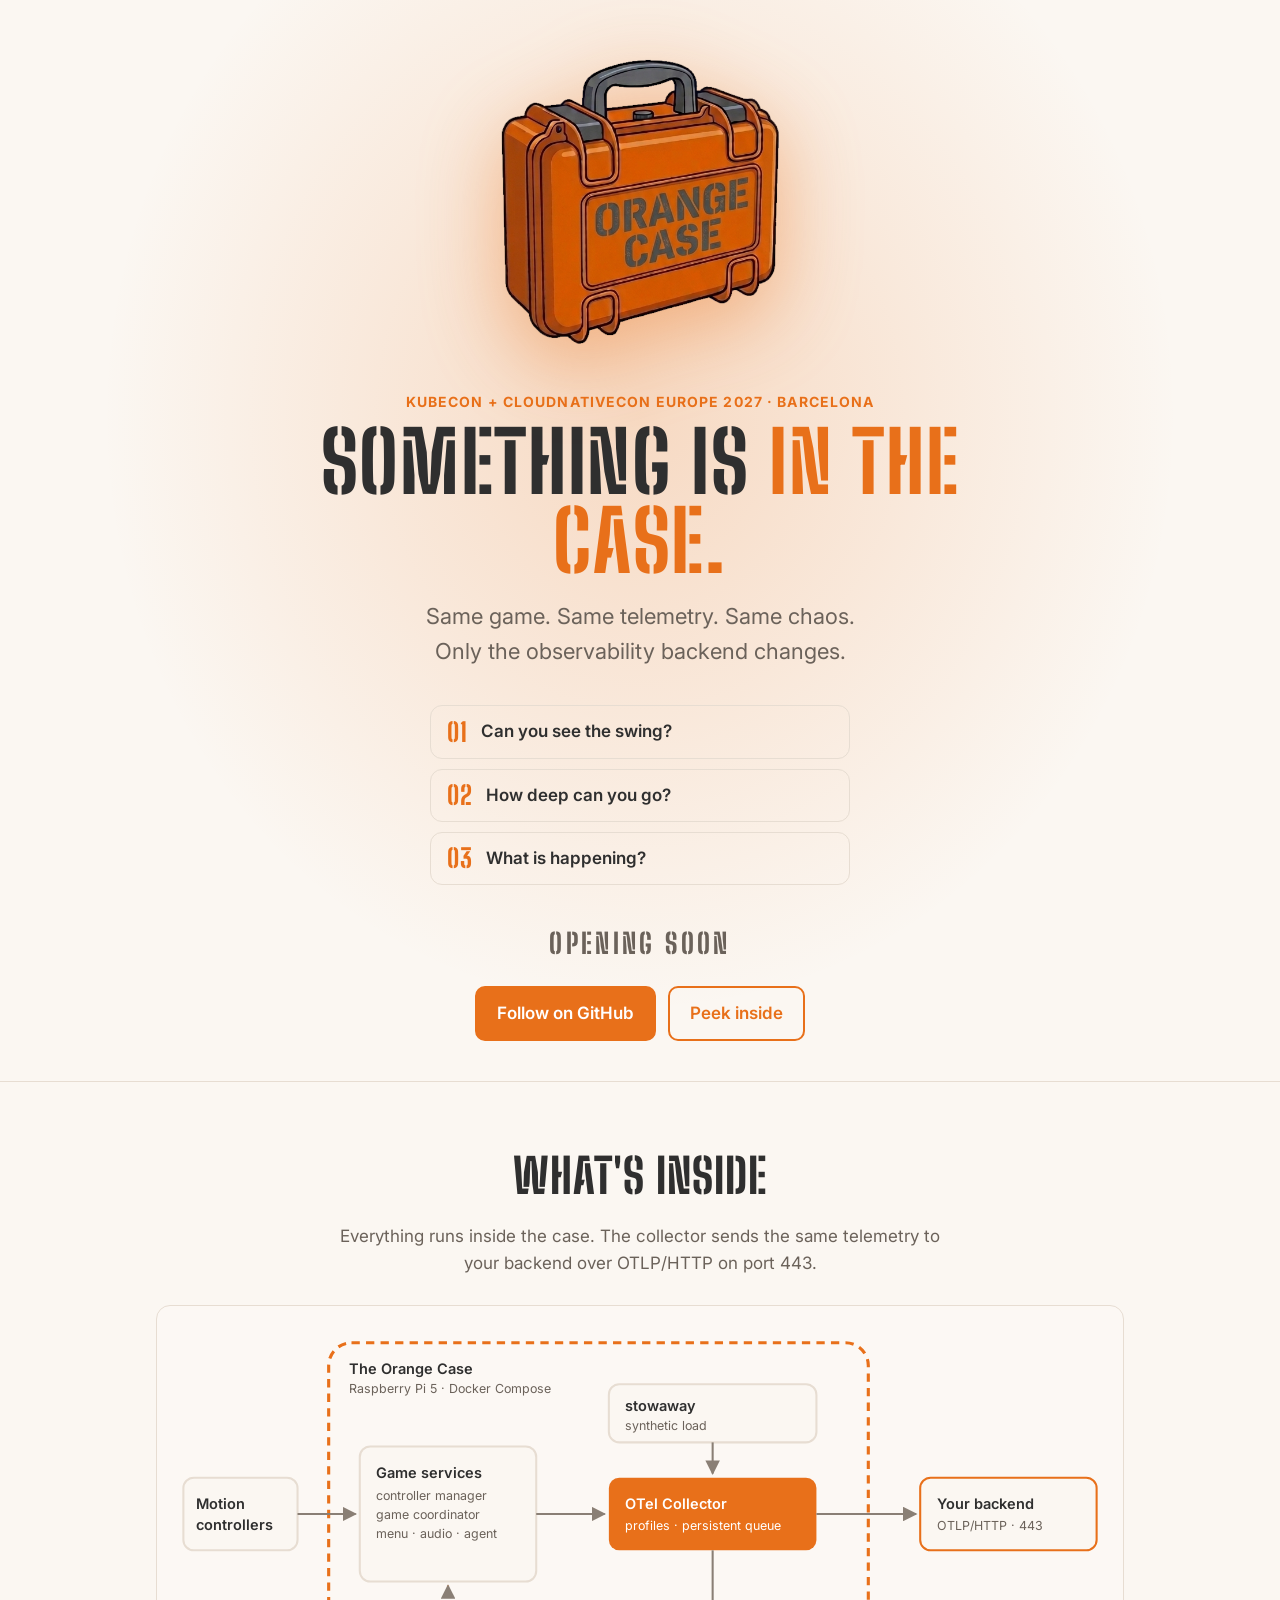
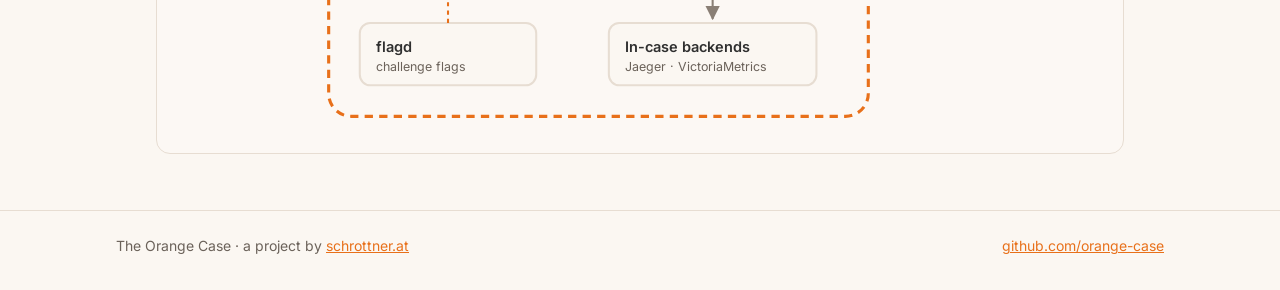
==== index.html @ 9e1f7109 "feat: first teaser line asks whether you can see the swing Co-Authored-By: Claude Fable 5.2 <noreply" ====
<!doctype html>
<html lang="en">
<head>
  <meta charset="utf-8">
  <meta name="viewport" content="width=device-width, initial-scale=1">
  <title>The Orange Case</title>
  <meta name="description" content="Same game. Same telemetry. Same chaos. Only the observability backend changes. Coming to KubeCon EU 2027, Barcelona.">
  <meta property="og:title" content="The Orange Case">
  <meta property="og:description" content="Same game. Same telemetry. Same chaos. Only the backend changes. Barcelona, 2027.">
  <meta property="og:image" content="assets/logo.png">
  <link rel="icon" href="assets/favicon.svg" type="image/svg+xml">
  <link rel="preconnect" href="https://fonts.googleapis.com">
  <link rel="preconnect" href="https://fonts.gstatic.com" crossorigin>
  <link href="https://fonts.googleapis.com/css2?family=Big+Shoulders+Stencil+Display:wght@800&family=Inter:wght@400;600;700&display=swap" rel="stylesheet">
  <link rel="stylesheet" href="assets/style.css">
</head>
<body>

<main class="teaser">
  <div class="wrap">
    <img class="case" src="assets/logo.png" width="520" height="532" alt="An orange hard-shell suitcase with ORANGE CASE stencilled on the lid">

    <p class="kicker">KubeCon + CloudNativeCon Europe 2027 · Barcelona</p>
    <h1 class="stencil">Something is <span>in the case.</span></h1>
    <p class="lede">Same game. Same telemetry. Same chaos.<br>Only the observability backend changes.</p>

    <ul class="challenges">
      <li><span class="stencil">01</span> Can you see the swing?</li>
      <li><span class="stencil">02</span> How deep can you go?</li>
      <li><span class="stencil">03</span> What is happening?</li>
    </ul>

    <p class="soon stencil">Opening soon</p>

    <div class="cta">
      <a class="btn primary" href="https://github.com/orange-case">Follow on GitHub</a>
      <a class="btn ghost" href="https://github.com/orange-case/JoustMania">Peek inside</a>
    </div>
  </div>
</main>

<section id="architecture">
  <div class="wrap wide">
    <h2 class="stencil">What's inside</h2>
    <p class="sub">Everything runs inside the case. The collector sends the same telemetry to your backend over OTLP/HTTP on port 443.</p>
    <div class="diagram">
      <svg viewBox="0 0 900 400" role="img" aria-label="Controllers feed the game services inside the case; the OpenTelemetry collector exports to in-case backends and to one external backend; flagd controls the challenges; stowaway adds synthetic load.">
        <defs>
          <marker id="arr" viewBox="0 0 10 10" refX="9" refY="5" markerWidth="7" markerHeight="7" orient="auto-start-reverse">
            <path d="M0 0L10 5L0 10z" fill="#8a7f75"/>
          </marker>
        </defs>
        <rect class="case-outline" x="150" y="20" width="520" height="360" rx="22"/>
        <text x="170" y="50">The Orange Case</text>
        <text class="small" x="170" y="68">Raspberry Pi 5 · Docker Compose</text>

        <rect class="box" x="10" y="150" width="110" height="70" rx="10"/>
        <text x="22" y="180">Motion</text>
        <text x="22" y="200">controllers</text>

        <rect class="box" x="180" y="120" width="170" height="130" rx="10"/>
        <text x="196" y="150">Game services</text>
        <text class="small" x="196" y="172">controller manager</text>
        <text class="small" x="196" y="190">game coordinator</text>
        <text class="small" x="196" y="208">menu · audio · agent</text>

        <rect class="box" x="180" y="290" width="170" height="60" rx="10"/>
        <text x="196" y="318">flagd</text>
        <text class="small" x="196" y="336">challenge flags</text>

        <rect class="hot" x="420" y="150" width="200" height="70" rx="10"/>
        <text class="on-hot" x="436" y="180">OTel Collector</text>
        <text class="on-hot small" x="436" y="200">profiles · persistent queue</text>

        <rect class="box" x="420" y="290" width="200" height="60" rx="10"/>
        <text x="436" y="318">In-case backends</text>
        <text class="small" x="436" y="336">Jaeger · VictoriaMetrics</text>

        <rect class="box" x="420" y="60" width="200" height="56" rx="10"/>
        <text x="436" y="86">stowaway</text>
        <text class="small" x="436" y="104">synthetic load</text>

        <rect class="box you" x="720" y="150" width="170" height="70" rx="10"/>
        <text x="736" y="180">Your backend</text>
        <text class="small" x="736" y="200">OTLP/HTTP · 443</text>

        <path class="arrow" d="M120 185H176"/>
        <path class="arrow" d="M350 185H416"/>
        <path class="arrow" d="M620 185H716"/>
        <path class="arrow" d="M520 220V286"/>
        <path class="arrow" d="M520 116V146"/>
        <path class="arrow flag" d="M265 290V254"/>
      </svg>
    </div>
  </div>
</section>

<footer>
  <div class="wrap">
    <span>The Orange Case · a project by <a href="https://schrottner.at">schrottner.at</a></span>
    <span><a href="https://github.com/orange-case">github.com/orange-case</a></span>
  </div>
</footer>

</body>
</html>
---- assets/style.css ----
:root {
  --orange: #e8701a;
  --orange-deep: #c85a10;
  --ink: #2f2f2f;
  --bg: #fbf7f2;
  --muted: #6b625a;
  --line: #e7ddd2;
  color-scheme: light;
}
@media (prefers-color-scheme: dark) {
  :root:not([data-theme="light"]) {
    --ink: #f3ece4;
    --bg: #171412;
    --muted: #b3a79b;
    --line: #3a332d;
    color-scheme: dark;
  }
}
:root[data-theme="dark"] {
  --ink: #f3ece4;
  --bg: #171412;
  --muted: #b3a79b;
  --line: #3a332d;
  color-scheme: dark;
}

* { box-sizing: border-box; }
body {
  margin: 0;
  min-height: 100vh;
  display: flex;
  flex-direction: column;
  background:
    radial-gradient(60% 45% at 50% 22%, color-mix(in srgb, var(--orange) 22%, transparent), transparent 70%),
    var(--bg);
  color: var(--ink);
  font: 17px/1.6 "Inter", system-ui, sans-serif;
}
a { color: var(--orange); }

.wrap { max-width: 760px; margin: 0 auto; padding: 0 16px; }
.stencil { font-family: "Big Shoulders Stencil Display", "Inter", sans-serif; font-weight: 800; letter-spacing: .02em; text-transform: uppercase; }

.teaser { flex: 1; padding: 48px 0 40px; text-align: center; }
.case {
  width: min(300px, 70vw);
  height: auto;
  filter: drop-shadow(0 22px 40px rgba(232, 112, 26, .45));
  animation: float 5s ease-in-out infinite;
}
@keyframes float { 50% { transform: translateY(-10px) rotate(-1.5deg); } }
@media (prefers-reduced-motion: reduce) { .case { animation: none; } }

.kicker { margin: 28px 0 8px; color: var(--orange); font-weight: 700; font-size: 14px; letter-spacing: .08em; text-transform: uppercase; }
h1 { font-size: clamp(44px, 9vw, 84px); line-height: .95; margin: 0 0 18px; }
h1 span { color: var(--orange); }
.lede { font-size: clamp(18px, 2.6vw, 22px); color: var(--muted); margin: 0 auto 36px; }

.challenges { list-style: none; padding: 0; margin: 0 auto 36px; display: grid; gap: 10px; max-width: 420px; text-align: left; }
.challenges li { display: flex; align-items: center; gap: 14px; padding: 12px 16px; border: 1px solid var(--line); border-radius: 12px; font-weight: 600; }
.challenges li span { color: var(--orange); font-size: 26px; line-height: 1; }

.soon { font-size: 28px; color: var(--muted); margin: 0 0 20px; letter-spacing: .12em; }

.cta { display: flex; gap: 12px; flex-wrap: wrap; justify-content: center; }
.btn { display: inline-block; padding: 12px 20px; border-radius: 10px; font-weight: 600; text-decoration: none; border: 2px solid var(--orange); }
.btn.primary { background: var(--orange); color: #fff; }
.btn.primary:hover { background: var(--orange-deep); border-color: var(--orange-deep); }
.btn.ghost { color: var(--orange); }

section { padding: 56px 0; border-top: 1px solid var(--line); }
.wrap.wide { max-width: 1000px; }
section h2 { font-size: clamp(32px, 5vw, 48px); margin: 0 0 8px; text-align: center; }
section .sub { color: var(--muted); margin: 0 auto 28px; max-width: 56ch; text-align: center; }
.diagram { border: 1px solid var(--line); border-radius: 14px; padding: 16px; background: color-mix(in srgb, var(--bg) 85%, #fff); }
.diagram svg { width: 100%; height: auto; display: block; }
.diagram text { fill: var(--ink); font: 600 14px "Inter", sans-serif; }
.diagram .small { font-weight: 400; font-size: 12px; fill: var(--muted); }
.diagram .box { fill: var(--bg); stroke: var(--line); stroke-width: 2; }
.diagram .box.you { stroke: var(--orange); }
.diagram .case-outline { fill: none; stroke: var(--orange); stroke-width: 3; stroke-dasharray: 8 6; }
.diagram .hot { fill: var(--orange); }
.diagram text.on-hot { fill: #fff; }
.diagram .arrow { stroke: #8a7f75; stroke-width: 2; fill: none; marker-end: url(#arr); }
.diagram .flag { stroke: var(--orange); stroke-dasharray: 4 4; }

footer { padding: 24px 0 32px; border-top: 1px solid var(--line); color: var(--muted); font-size: 14px; }
footer .wrap { max-width: 1080px; display: flex; flex-wrap: wrap; gap: 12px; justify-content: space-between; }
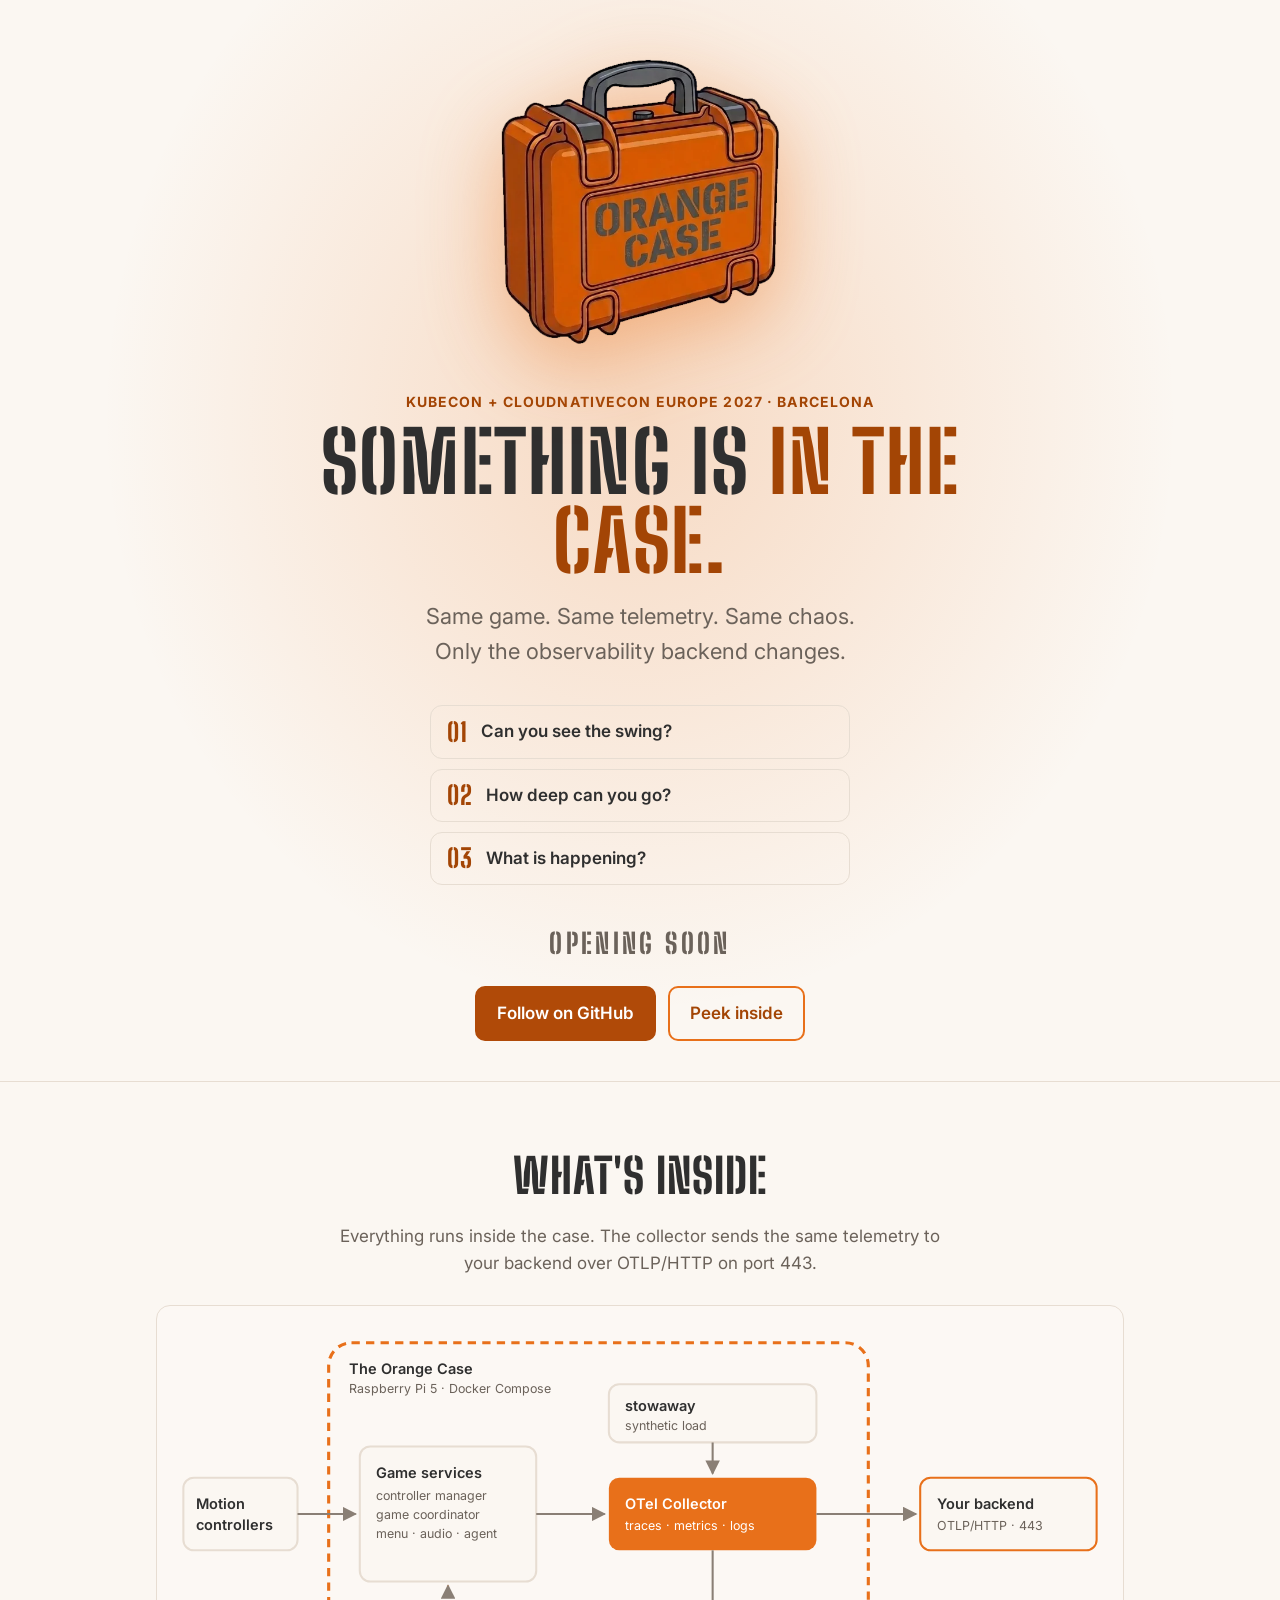
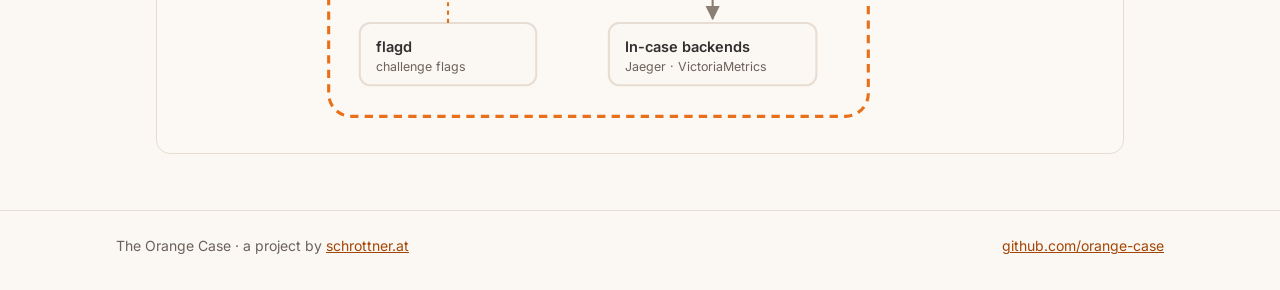
==== commit 2a18f562: "fix: readable diagram on phones, AA contrast, social preview metadata - diagram scrolls sideways ins" ====
--- a/index.html
+++ b/index.html
@@ -7,7 +7,14 @@
   <meta name="description" content="Same game. Same telemetry. Same chaos. Only the observability backend changes. Coming to KubeCon EU 2027, Barcelona.">
   <meta property="og:title" content="The Orange Case">
   <meta property="og:description" content="Same game. Same telemetry. Same chaos. Only the backend changes. Barcelona, 2027.">
-  <meta property="og:image" content="assets/logo.png">
+  <meta property="og:type" content="website">
+  <meta property="og:url" content="https://orange-case.github.io/">
+  <meta property="og:image" content="https://orange-case.github.io/assets/social-card.png">
+  <meta property="og:image:width" content="1200">
+  <meta property="og:image:height" content="630">
+  <meta property="og:image:alt" content="An orange hard-shell suitcase next to the words The Orange Case">
+  <meta name="twitter:card" content="summary_large_image">
+  <link rel="canonical" href="https://orange-case.github.io/">
   <link rel="icon" href="assets/favicon.svg" type="image/svg+xml">
   <link rel="preconnect" href="https://fonts.googleapis.com">
   <link rel="preconnect" href="https://fonts.gstatic.com" crossorigin>
@@ -18,7 +25,10 @@
 
 <main class="teaser">
   <div class="wrap">
-    <img class="case" src="assets/logo.png" width="520" height="532" alt="An orange hard-shell suitcase with ORANGE CASE stencilled on the lid">
+    <picture>
+      <source srcset="assets/logo.webp" type="image/webp">
+      <img class="case" src="assets/logo.png" width="520" height="532" alt="An orange hard-shell suitcase with ORANGE CASE stencilled on the lid">
+    </picture>
 
     <p class="kicker">KubeCon + CloudNativeCon Europe 2027 · Barcelona</p>
     <h1 class="stencil">Something is <span>in the case.</span></h1>
@@ -43,7 +53,7 @@
   <div class="wrap wide">
     <h2 class="stencil">What's inside</h2>
     <p class="sub">Everything runs inside the case. The collector sends the same telemetry to your backend over OTLP/HTTP on port 443.</p>
-    <div class="diagram">
+    <div class="diagram" tabindex="0" role="group" aria-label="Architecture diagram, scrolls sideways on small screens">
       <svg viewBox="0 0 900 400" role="img" aria-label="Controllers feed the game services inside the case; the OpenTelemetry collector exports to in-case backends and to one external backend; flagd controls the challenges; stowaway adds synthetic load.">
         <defs>
           <marker id="arr" viewBox="0 0 10 10" refX="9" refY="5" markerWidth="7" markerHeight="7" orient="auto-start-reverse">
@@ -70,7 +80,7 @@
 
         <rect class="hot" x="420" y="150" width="200" height="70" rx="10"/>
         <text class="on-hot" x="436" y="180">OTel Collector</text>
-        <text class="on-hot small" x="436" y="200">profiles · persistent queue</text>
+        <text class="on-hot small" x="436" y="200">traces · metrics · logs</text>
 
         <rect class="box" x="420" y="290" width="200" height="60" rx="10"/>
         <text x="436" y="318">In-case backends</text>
@@ -92,6 +102,7 @@
         <path class="arrow flag" d="M265 290V254"/>
       </svg>
     </div>
+    <p class="scroll-hint" aria-hidden="true">Scroll sideways to see the whole diagram →</p>
   </div>
 </section>
 
--- a/assets/style.css
+++ b/assets/style.css
@@ -1,6 +1,11 @@
 :root {
   --orange: #e8701a;
   --orange-deep: #c85a10;
+  /* --orange is for fills, the diagram and the glow. Text uses --orange-text,
+     buttons with a white label use --orange-btn (both WCAG AA). */
+  --orange-text: #a34505;
+  --orange-btn: #b04a08;
+  --orange-btn-hover: #9c4204;
   --ink: #2f2f2f;
   --bg: #fbf7f2;
   --muted: #6b625a;
@@ -9,6 +14,7 @@
 }
 @media (prefers-color-scheme: dark) {
   :root:not([data-theme="light"]) {
+    --orange-text: #ff8a3a;
     --ink: #f3ece4;
     --bg: #171412;
     --muted: #b3a79b;
@@ -17,6 +23,7 @@
   }
 }
 :root[data-theme="dark"] {
+  --orange-text: #ff8a3a;
   --ink: #f3ece4;
   --bg: #171412;
   --muted: #b3a79b;
@@ -36,7 +43,7 @@
   color: var(--ink);
   font: 17px/1.6 "Inter", system-ui, sans-serif;
 }
-a { color: var(--orange); }
+a { color: var(--orange-text); }
 
 .wrap { max-width: 760px; margin: 0 auto; padding: 0 16px; }
 .stencil { font-family: "Big Shoulders Stencil Display", "Inter", sans-serif; font-weight: 800; letter-spacing: .02em; text-transform: uppercase; }
@@ -51,29 +58,34 @@
 @keyframes float { 50% { transform: translateY(-10px) rotate(-1.5deg); } }
 @media (prefers-reduced-motion: reduce) { .case { animation: none; } }
 
-.kicker { margin: 28px 0 8px; color: var(--orange); font-weight: 700; font-size: 14px; letter-spacing: .08em; text-transform: uppercase; }
+.kicker { margin: 28px 0 8px; color: var(--orange-text); font-weight: 700; font-size: 14px; letter-spacing: .08em; text-transform: uppercase; }
 h1 { font-size: clamp(44px, 9vw, 84px); line-height: .95; margin: 0 0 18px; }
-h1 span { color: var(--orange); }
+h1 span { color: var(--orange-text); }
 .lede { font-size: clamp(18px, 2.6vw, 22px); color: var(--muted); margin: 0 auto 36px; }
 
 .challenges { list-style: none; padding: 0; margin: 0 auto 36px; display: grid; gap: 10px; max-width: 420px; text-align: left; }
 .challenges li { display: flex; align-items: center; gap: 14px; padding: 12px 16px; border: 1px solid var(--line); border-radius: 12px; font-weight: 600; }
-.challenges li span { color: var(--orange); font-size: 26px; line-height: 1; }
+.challenges li span { color: var(--orange-text); font-size: 26px; line-height: 1; }
 
 .soon { font-size: 28px; color: var(--muted); margin: 0 0 20px; letter-spacing: .12em; }
 
 .cta { display: flex; gap: 12px; flex-wrap: wrap; justify-content: center; }
 .btn { display: inline-block; padding: 12px 20px; border-radius: 10px; font-weight: 600; text-decoration: none; border: 2px solid var(--orange); }
-.btn.primary { background: var(--orange); color: #fff; }
-.btn.primary:hover { background: var(--orange-deep); border-color: var(--orange-deep); }
-.btn.ghost { color: var(--orange); }
+.btn.primary { background: var(--orange-btn); border-color: var(--orange-btn); color: #fff; }
+.btn.primary:hover { background: var(--orange-btn-hover); border-color: var(--orange-btn-hover); }
+.btn.ghost { color: var(--orange-text); }
 
 section { padding: 56px 0; border-top: 1px solid var(--line); }
 .wrap.wide { max-width: 1000px; }
 section h2 { font-size: clamp(32px, 5vw, 48px); margin: 0 0 8px; text-align: center; }
 section .sub { color: var(--muted); margin: 0 auto 28px; max-width: 56ch; text-align: center; }
-.diagram { border: 1px solid var(--line); border-radius: 14px; padding: 16px; background: color-mix(in srgb, var(--bg) 85%, #fff); }
-.diagram svg { width: 100%; height: auto; display: block; }
+.diagram { border: 1px solid var(--line); border-radius: 14px; padding: 16px; background: color-mix(in srgb, var(--bg) 85%, #fff); overflow-x: auto; }
+.diagram:focus-visible { outline: 2px solid var(--orange-text); outline-offset: 2px; }
+/* Below 840px the diagram keeps its size and scrolls inside its box, so the
+   12px labels never render smaller than about 11px. */
+.diagram svg { width: 100%; min-width: 840px; height: auto; display: block; }
+.scroll-hint { display: none; margin: 10px 0 0; color: var(--muted); font-size: 13px; text-align: center; }
+@media (max-width: 905px) { .scroll-hint { display: block; } }
 .diagram text { fill: var(--ink); font: 600 14px "Inter", sans-serif; }
 .diagram .small { font-weight: 400; font-size: 12px; fill: var(--muted); }
 .diagram .box { fill: var(--bg); stroke: var(--line); stroke-width: 2; }
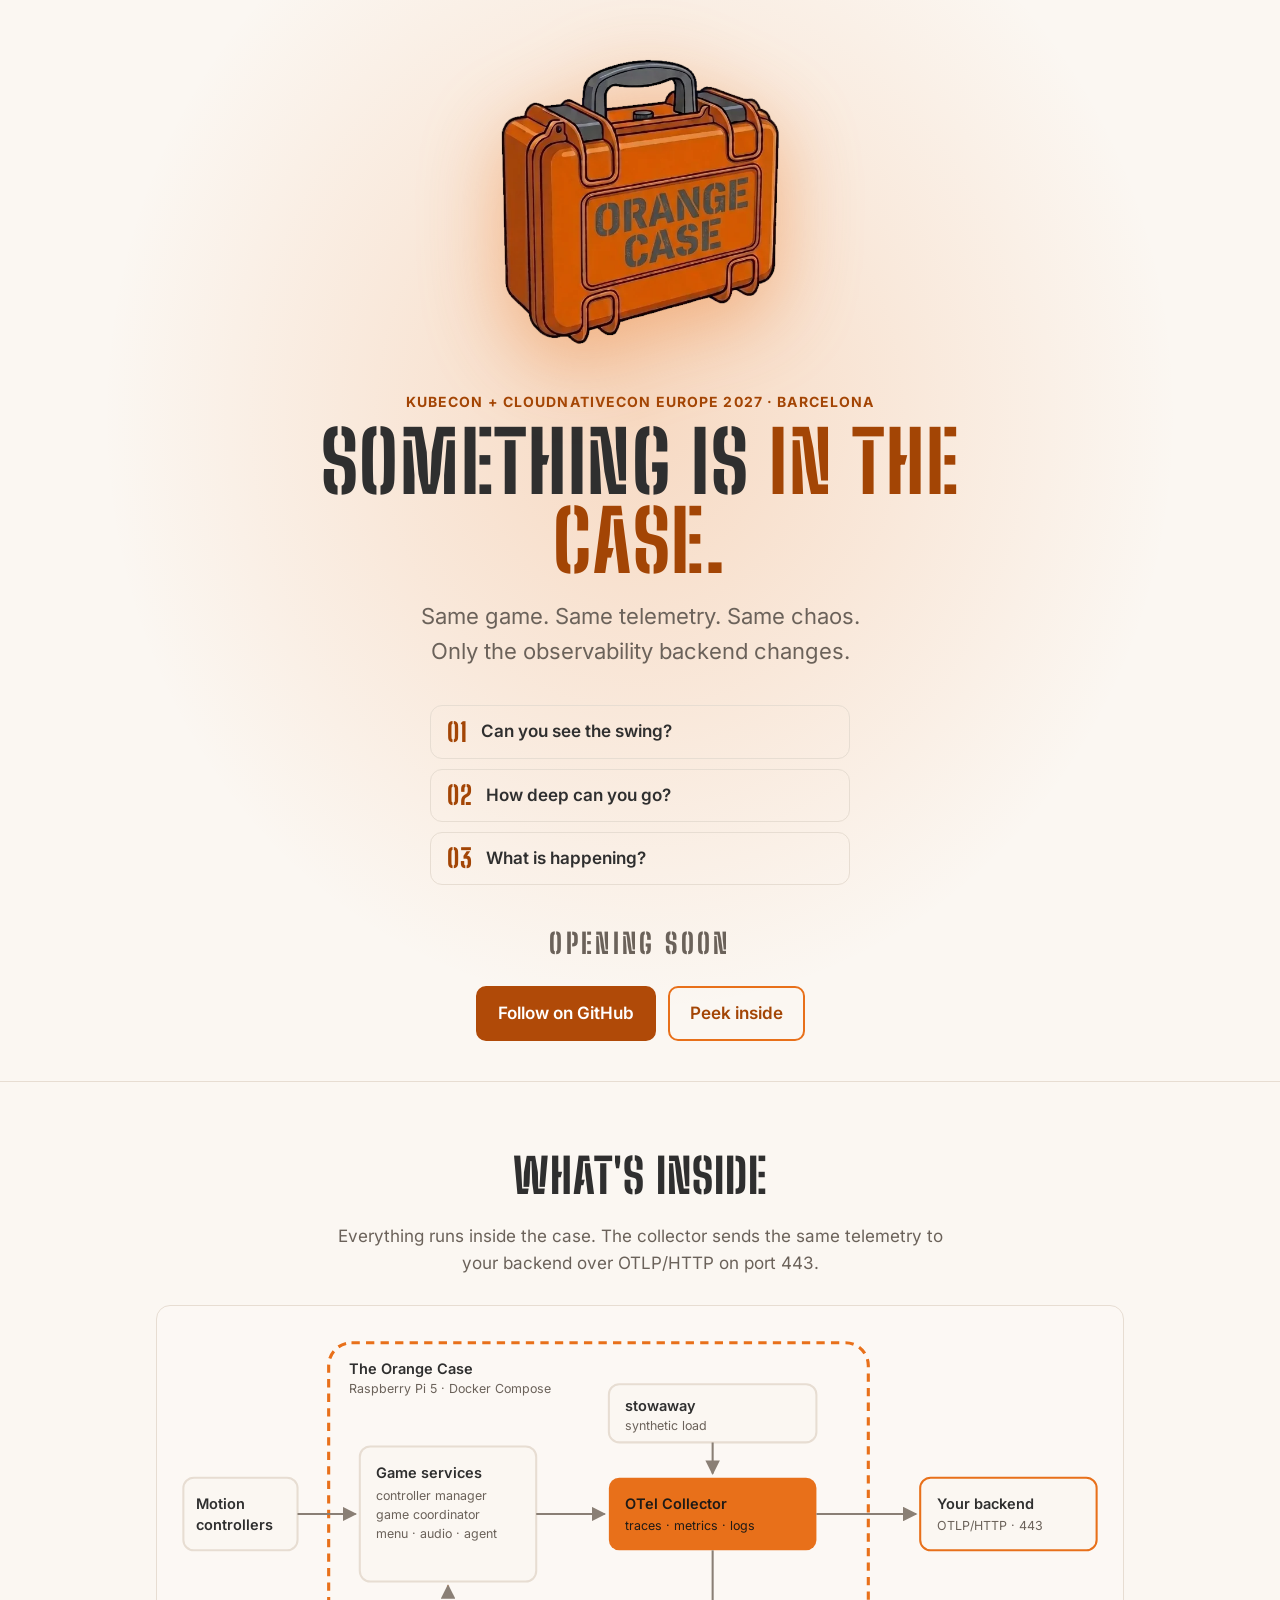
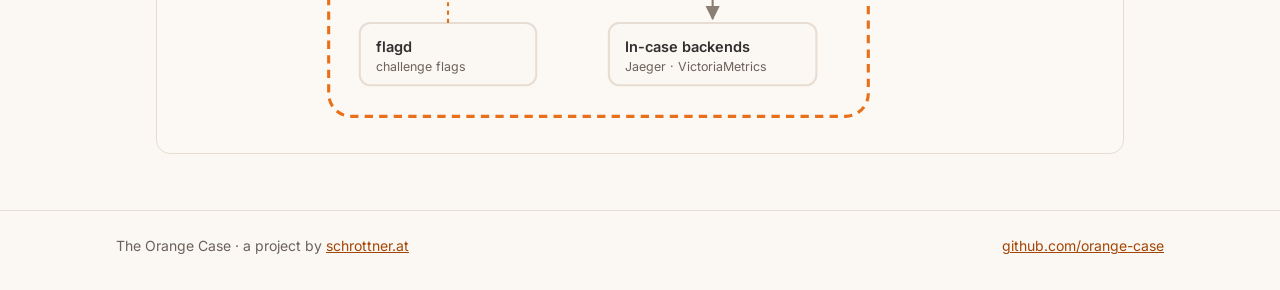
==== commit 5871cb3e: "feat: self-host the fonts, no third-party requests Co-Authored-By: Claude Fable 5.2 <noreply@anthrop" ====
--- a/index.html
+++ b/index.html
@@ -16,9 +16,8 @@
   <meta name="twitter:card" content="summary_large_image">
   <link rel="canonical" href="https://orange-case.github.io/">
   <link rel="icon" href="assets/favicon.svg" type="image/svg+xml">
-  <link rel="preconnect" href="https://fonts.googleapis.com">
-  <link rel="preconnect" href="https://fonts.gstatic.com" crossorigin>
-  <link href="https://fonts.googleapis.com/css2?family=Big+Shoulders+Stencil+Display:wght@800&family=Inter:wght@400;600;700&display=swap" rel="stylesheet">
+  <link rel="preload" href="assets/fonts/inter-latin.woff2" as="font" type="font/woff2" crossorigin>
+  <link rel="preload" href="assets/fonts/big-shoulders-stencil-display-800-latin.woff2" as="font" type="font/woff2" crossorigin>
   <link rel="stylesheet" href="assets/style.css">
 </head>
 <body>
--- a/assets/style.css
+++ b/assets/style.css
@@ -1,3 +1,21 @@
+/* Self-hosted fonts (SIL Open Font License, see assets/fonts/OFL-*.txt). Latin subset. */
+@font-face {
+  font-family: "Inter";
+  font-style: normal;
+  font-weight: 400 700;
+  font-display: swap;
+  src: url("fonts/inter-latin.woff2") format("woff2");
+  unicode-range: U+0000-00FF, U+0131, U+0152-0153, U+02BB-02BC, U+02C6, U+02DA, U+02DC, U+0304, U+0308, U+0329, U+2000-206F, U+20AC, U+2122, U+2191, U+2193, U+2212, U+2215, U+FEFF, U+FFFD;
+}
+@font-face {
+  font-family: "Big Shoulders Stencil Display";
+  font-style: normal;
+  font-weight: 800;
+  font-display: swap;
+  src: url("fonts/big-shoulders-stencil-display-800-latin.woff2") format("woff2");
+  unicode-range: U+0000-00FF, U+0131, U+0152-0153, U+02BB-02BC, U+02C6, U+02DA, U+02DC, U+0304, U+0308, U+0329, U+2000-206F, U+20AC, U+2122, U+2191, U+2193, U+2212, U+2215, U+FEFF, U+FFFD;
+}
+
 :root {
   --orange: #e8701a;
   --orange-deep: #c85a10;
@@ -92,7 +110,7 @@
 .diagram .box.you { stroke: var(--orange); }
 .diagram .case-outline { fill: none; stroke: var(--orange); stroke-width: 3; stroke-dasharray: 8 6; }
 .diagram .hot { fill: var(--orange); }
-.diagram text.on-hot { fill: #fff; }
+.diagram text.on-hot { fill: #1f1a16; }
 .diagram .arrow { stroke: #8a7f75; stroke-width: 2; fill: none; marker-end: url(#arr); }
 .diagram .flag { stroke: var(--orange); stroke-dasharray: 4 4; }
 
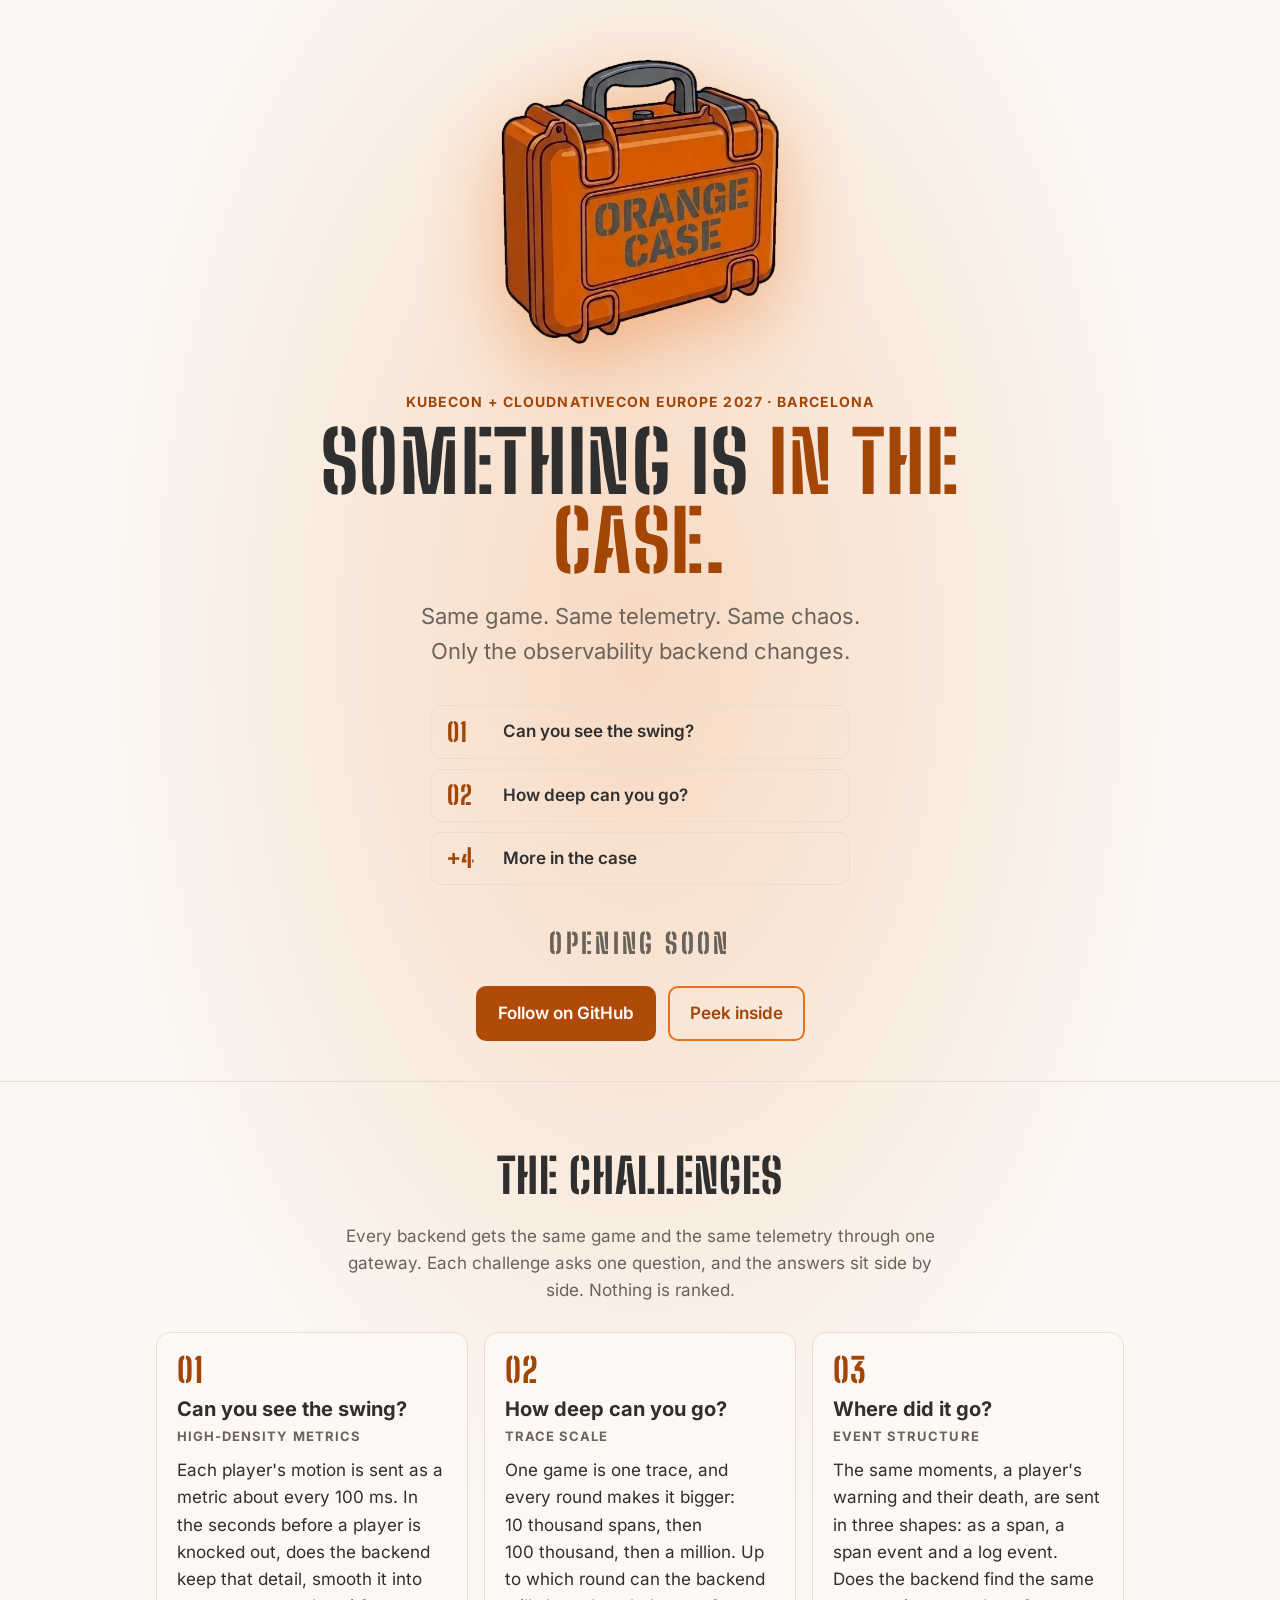
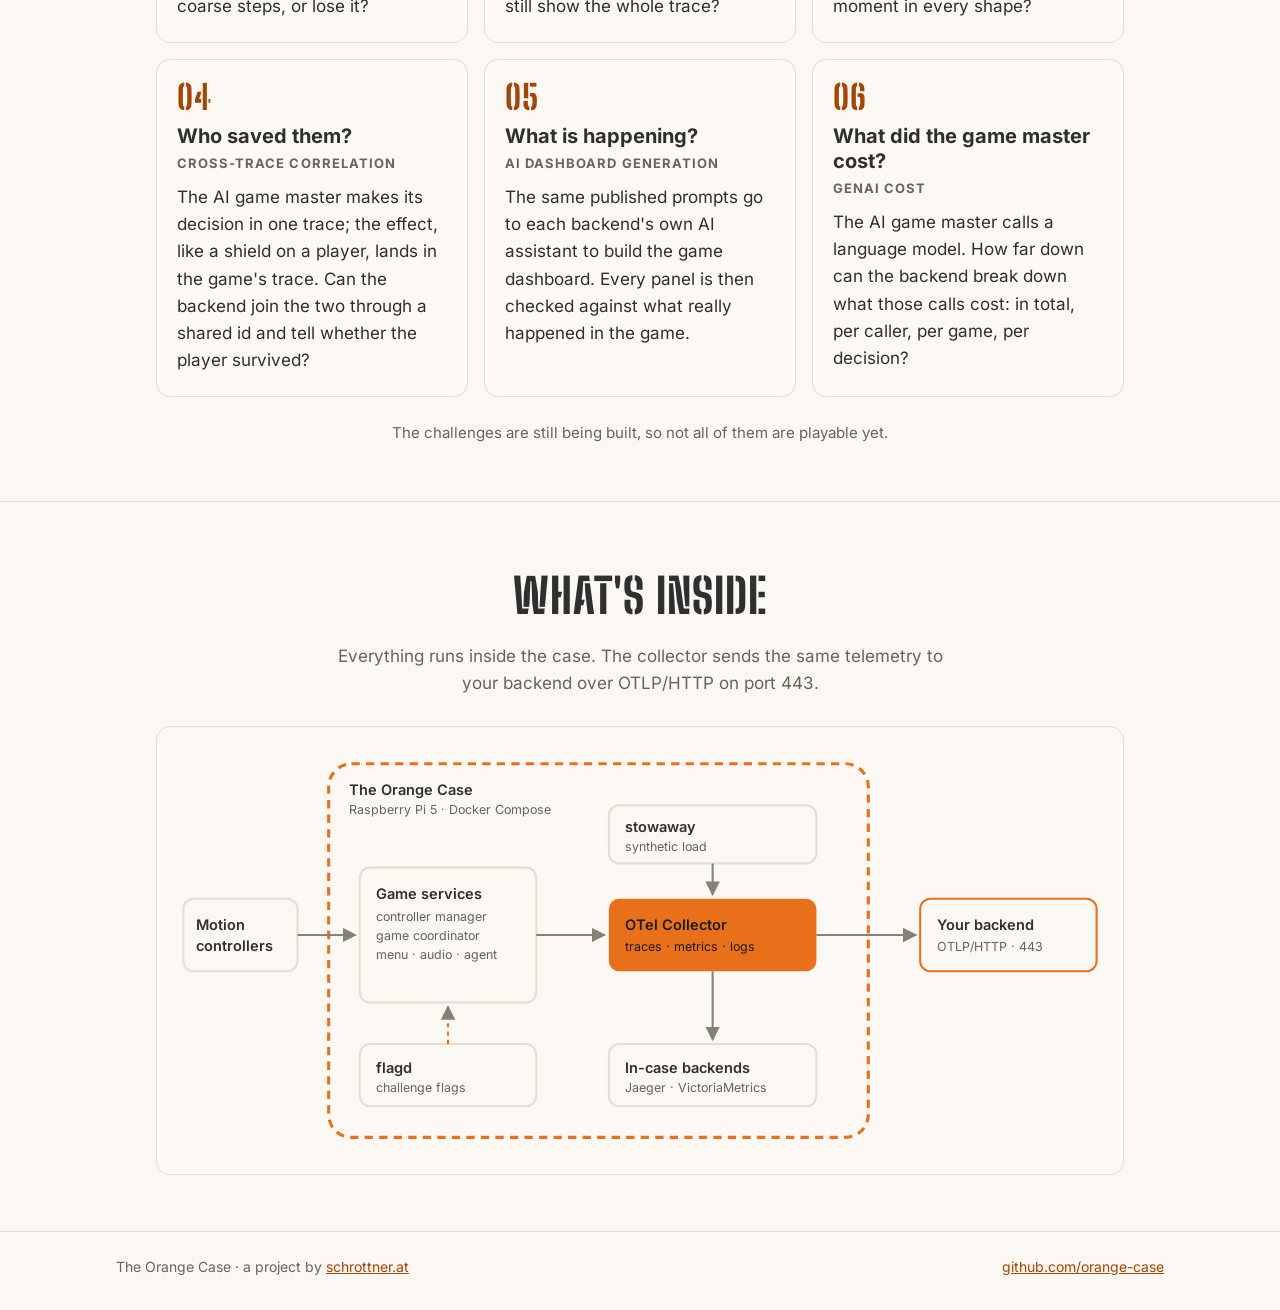
==== commit f57d3991: "feat: add a section listing the booth challenges Six cards, one per challenge, each with its questio" ====
--- a/index.html
+++ b/index.html
@@ -19,6 +19,7 @@
   <link rel="preload" href="assets/fonts/inter-latin.woff2" as="font" type="font/woff2" crossorigin>
   <link rel="preload" href="assets/fonts/big-shoulders-stencil-display-800-latin.woff2" as="font" type="font/woff2" crossorigin>
   <link rel="stylesheet" href="assets/style.css">
+  <script data-goatcounter="https://orangecase.goatcounter.com/count" async src="https://gc.zgo.at/count.js"></script>
 </head>
 <body>
 
@@ -34,9 +35,9 @@
     <p class="lede">Same game. Same telemetry. Same chaos.<br>Only the observability backend changes.</p>
 
     <ul class="challenges">
-      <li><span class="stencil">01</span> Can you see the swing?</li>
-      <li><span class="stencil">02</span> How deep can you go?</li>
-      <li><span class="stencil">03</span> What is happening?</li>
+      <li><a href="#c1"><span class="stencil">01</span> Can you see the swing?</a></li>
+      <li><a href="#c2"><span class="stencil">02</span> How deep can you go?</a></li>
+      <li><a href="#challenges"><span class="stencil">+4</span> More in the case</a></li>
     </ul>
 
     <p class="soon stencil">Opening soon</p>
@@ -47,6 +48,52 @@
     </div>
   </div>
 </main>
+
+<section id="challenges">
+  <div class="wrap wide">
+    <h2 class="stencil">The challenges</h2>
+    <p class="sub">Every backend gets the same game and the same telemetry through one gateway. Each challenge asks one question, and the answers sit side by side. Nothing is ranked.</p>
+    <ol class="cards">
+      <li id="c1">
+        <span class="num stencil">01</span>
+        <h3>Can you see the swing?</h3>
+        <p class="tag">High-density metrics</p>
+        <p>Each player's motion is sent as a metric about every 100&nbsp;ms. In the seconds before a player is knocked out, does the backend keep that detail, smooth it into coarse steps, or lose it?</p>
+      </li>
+      <li id="c2">
+        <span class="num stencil">02</span>
+        <h3>How deep can you go?</h3>
+        <p class="tag">Trace scale</p>
+        <p>One game is one trace, and every round makes it bigger: 10&nbsp;thousand spans, then 100&nbsp;thousand, then a million. Up to which round can the backend still show the whole trace?</p>
+      </li>
+      <li id="c3">
+        <span class="num stencil">03</span>
+        <h3>Where did it go?</h3>
+        <p class="tag">Event structure</p>
+        <p>The same moments, a player's warning and their death, are sent in three shapes: as a span, a span event and a log event. Does the backend find the same moment in every shape?</p>
+      </li>
+      <li id="c4">
+        <span class="num stencil">04</span>
+        <h3>Who saved them?</h3>
+        <p class="tag">Cross-trace correlation</p>
+        <p>The AI game master makes its decision in one trace; the effect, like a shield on a player, lands in the game's trace. Can the backend join the two through a shared id and tell whether the player survived?</p>
+      </li>
+      <li id="c5">
+        <span class="num stencil">05</span>
+        <h3>What is happening?</h3>
+        <p class="tag">AI dashboard generation</p>
+        <p>The same published prompts go to each backend's own AI assistant to build the game dashboard. Every panel is then checked against what really happened in the game.</p>
+      </li>
+      <li id="c6">
+        <span class="num stencil">06</span>
+        <h3>What did the game master cost?</h3>
+        <p class="tag">GenAI cost</p>
+        <p>The AI game master calls a language model. How far down can the backend break down what those calls cost: in total, per caller, per game, per decision?</p>
+      </li>
+    </ol>
+    <p class="note">The challenges are still being built, so not all of them are playable yet.</p>
+  </div>
+</section>
 
 <section id="architecture">
   <div class="wrap wide">
--- a/assets/style.css
+++ b/assets/style.css
@@ -82,8 +82,9 @@
 .lede { font-size: clamp(18px, 2.6vw, 22px); color: var(--muted); margin: 0 auto 36px; }
 
 .challenges { list-style: none; padding: 0; margin: 0 auto 36px; display: grid; gap: 10px; max-width: 420px; text-align: left; }
-.challenges li { display: flex; align-items: center; gap: 14px; padding: 12px 16px; border: 1px solid var(--line); border-radius: 12px; font-weight: 600; }
-.challenges li span { color: var(--orange-text); font-size: 26px; line-height: 1; }
+.challenges li a { display: flex; align-items: center; gap: 14px; padding: 12px 16px; border: 1px solid var(--line); border-radius: 12px; font-weight: 600; color: var(--ink); text-decoration: none; }
+.challenges li a:hover { border-color: var(--orange); }
+.challenges li span { color: var(--orange-text); font-size: 26px; line-height: 1; min-width: 1.6em; }
 
 .soon { font-size: 28px; color: var(--muted); margin: 0 0 20px; letter-spacing: .12em; }
 
@@ -97,6 +98,14 @@
 .wrap.wide { max-width: 1000px; }
 section h2 { font-size: clamp(32px, 5vw, 48px); margin: 0 0 8px; text-align: center; }
 section .sub { color: var(--muted); margin: 0 auto 28px; max-width: 56ch; text-align: center; }
+.cards { list-style: none; padding: 0; margin: 0; display: grid; gap: 16px; grid-template-columns: repeat(auto-fit, minmax(min(100%, 300px), 1fr)); }
+.cards li { position: relative; padding: 20px 20px 22px; border: 1px solid var(--line); border-radius: 14px; background: color-mix(in srgb, var(--bg) 85%, #fff); scroll-margin-top: 16px; }
+.cards li:target { border-color: var(--orange); }
+.cards .num { display: block; color: var(--orange-text); font-size: 34px; line-height: 1; margin-bottom: 10px; }
+.cards h3 { font-size: 20px; line-height: 1.25; margin: 0 0 4px; }
+.cards .tag { margin: 0 0 10px; color: var(--muted); font-size: 13px; font-weight: 700; letter-spacing: .08em; text-transform: uppercase; }
+.cards p { margin: 0; }
+section .note { color: var(--muted); font-size: 15px; margin: 24px auto 0; text-align: center; }
 .diagram { border: 1px solid var(--line); border-radius: 14px; padding: 16px; background: color-mix(in srgb, var(--bg) 85%, #fff); overflow-x: auto; }
 .diagram:focus-visible { outline: 2px solid var(--orange-text); outline-offset: 2px; }
 /* Below 840px the diagram keeps its size and scrolls inside its box, so the
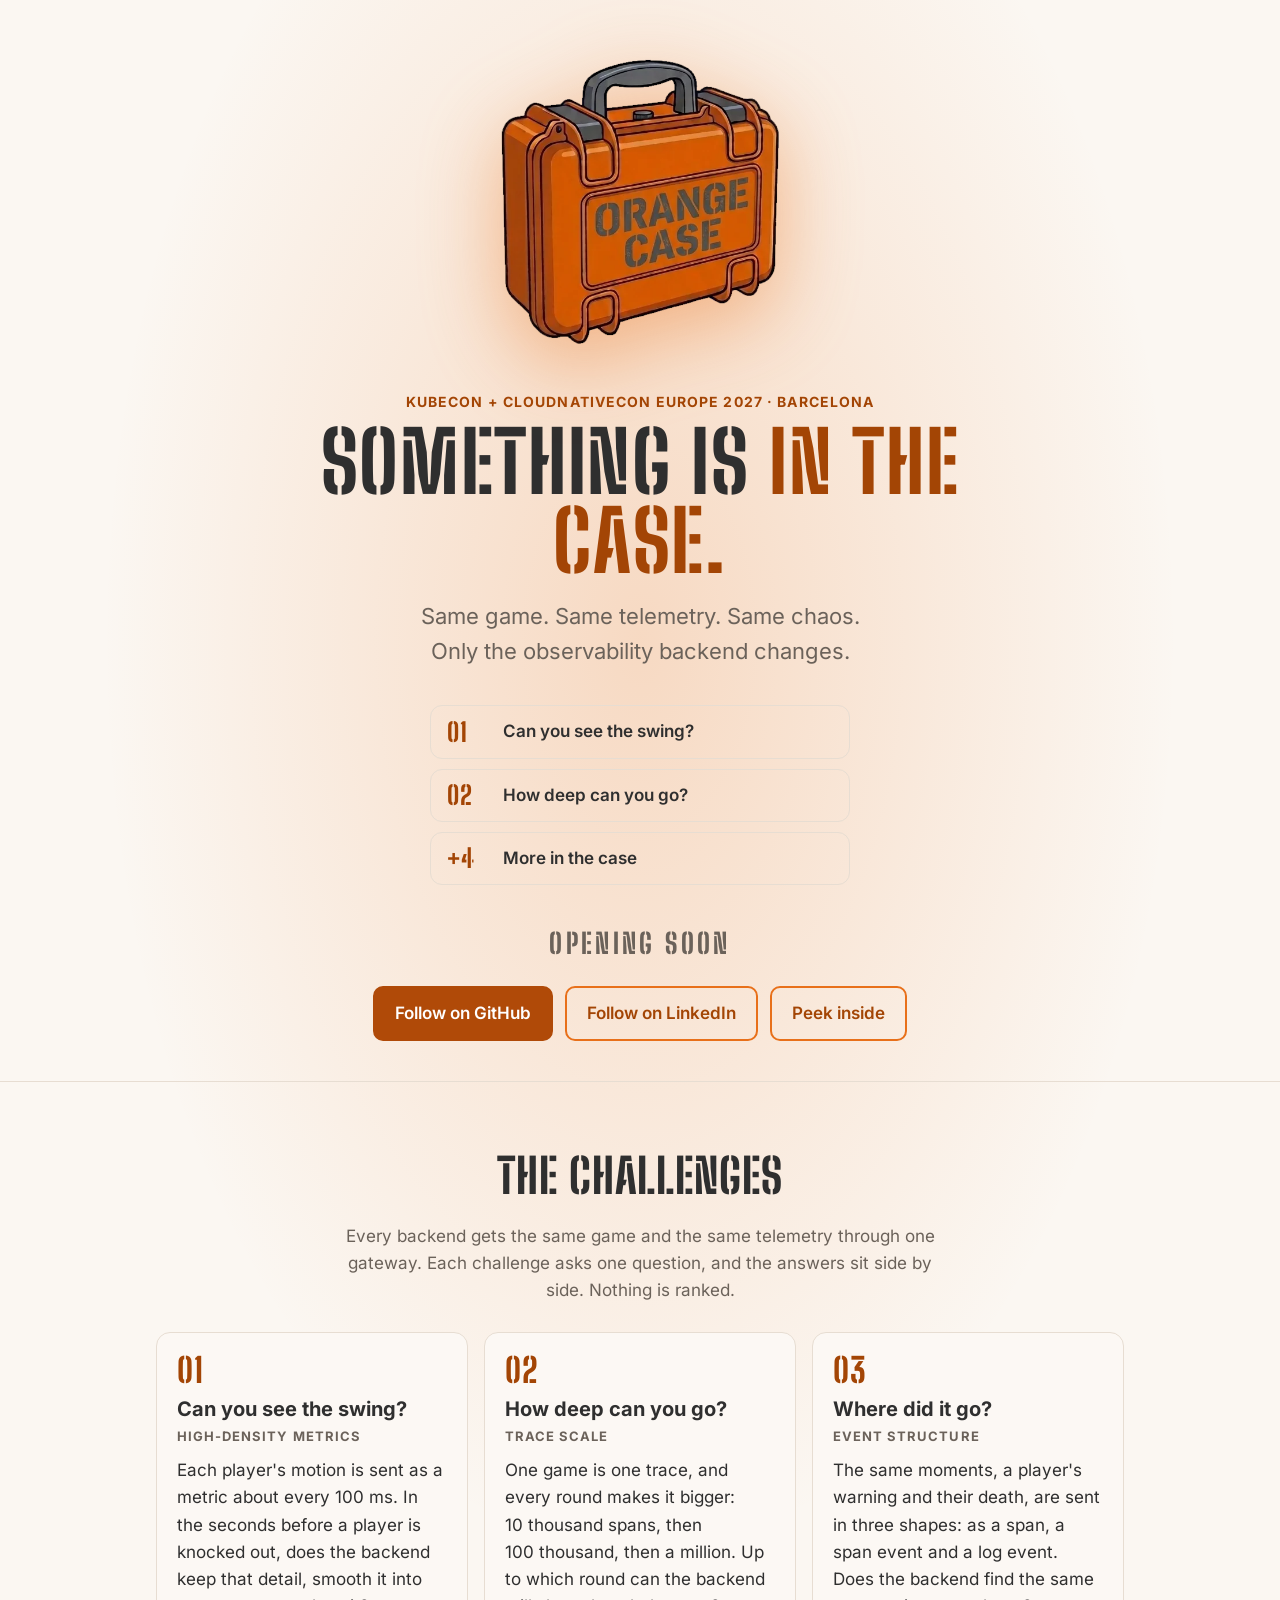
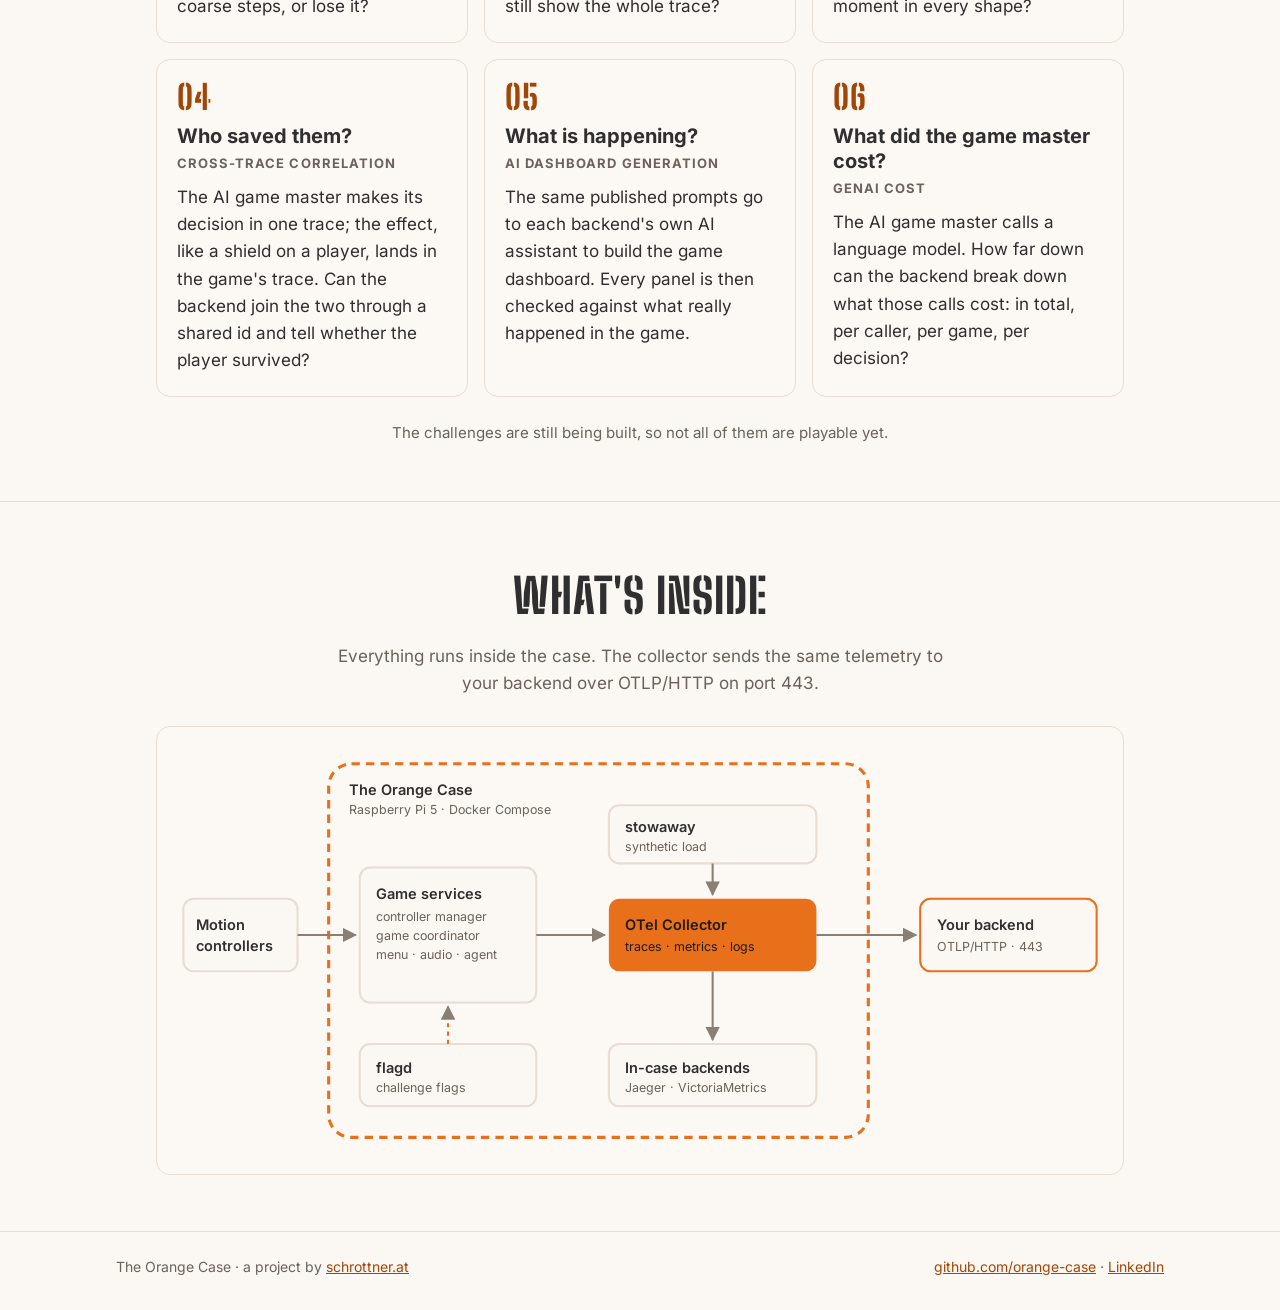
==== commit 43f8fb0c: "feat: link the LinkedIn company page Adds a "Follow on LinkedIn" button next to "Follow on GitHub" a" ====
--- a/index.html
+++ b/index.html
@@ -44,6 +44,7 @@
 
     <div class="cta">
       <a class="btn primary" href="https://github.com/orange-case">Follow on GitHub</a>
+      <a class="btn ghost" href="https://www.linkedin.com/company/orange-case">Follow on LinkedIn</a>
       <a class="btn ghost" href="https://github.com/orange-case/JoustMania">Peek inside</a>
     </div>
   </div>
@@ -155,7 +156,7 @@
 <footer>
   <div class="wrap">
     <span>The Orange Case · a project by <a href="https://schrottner.at">schrottner.at</a></span>
-    <span><a href="https://github.com/orange-case">github.com/orange-case</a></span>
+    <span><a href="https://github.com/orange-case">github.com/orange-case</a> · <a href="https://www.linkedin.com/company/orange-case">LinkedIn</a></span>
   </div>
 </footer>
 
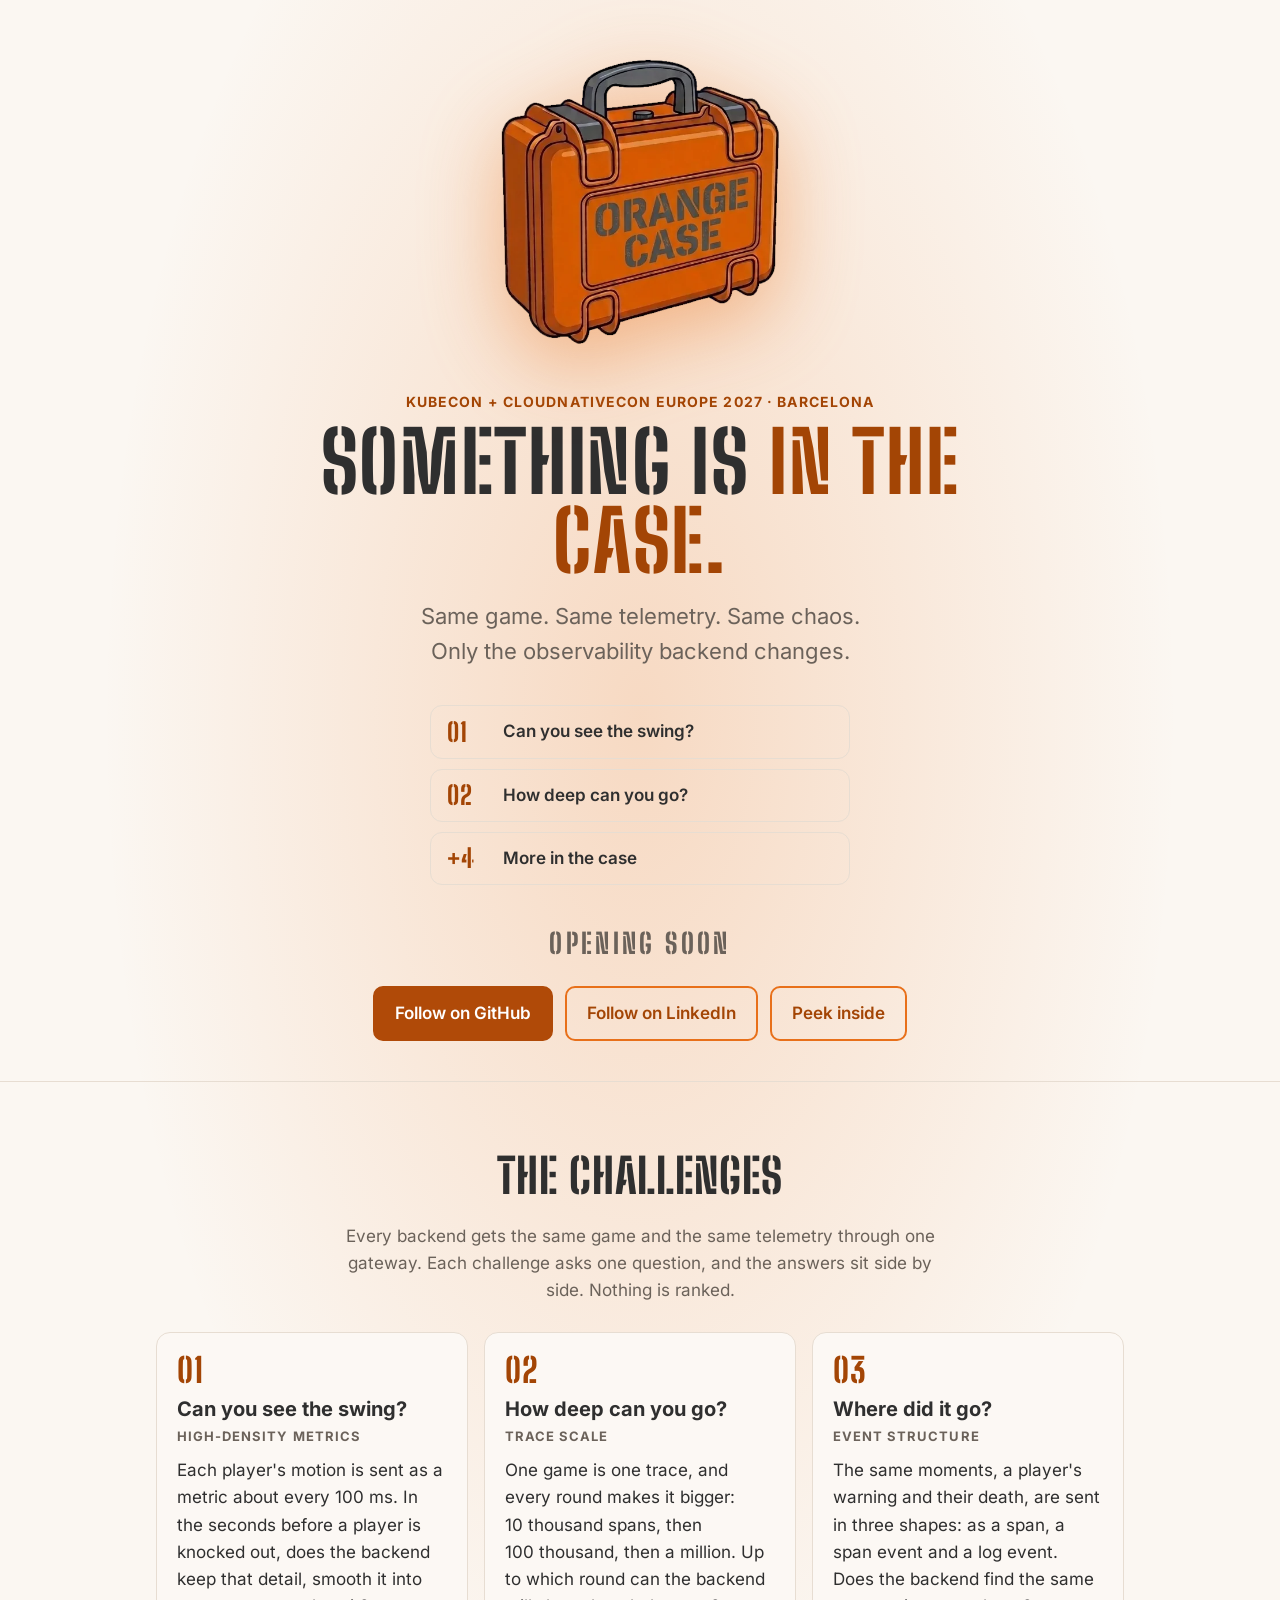
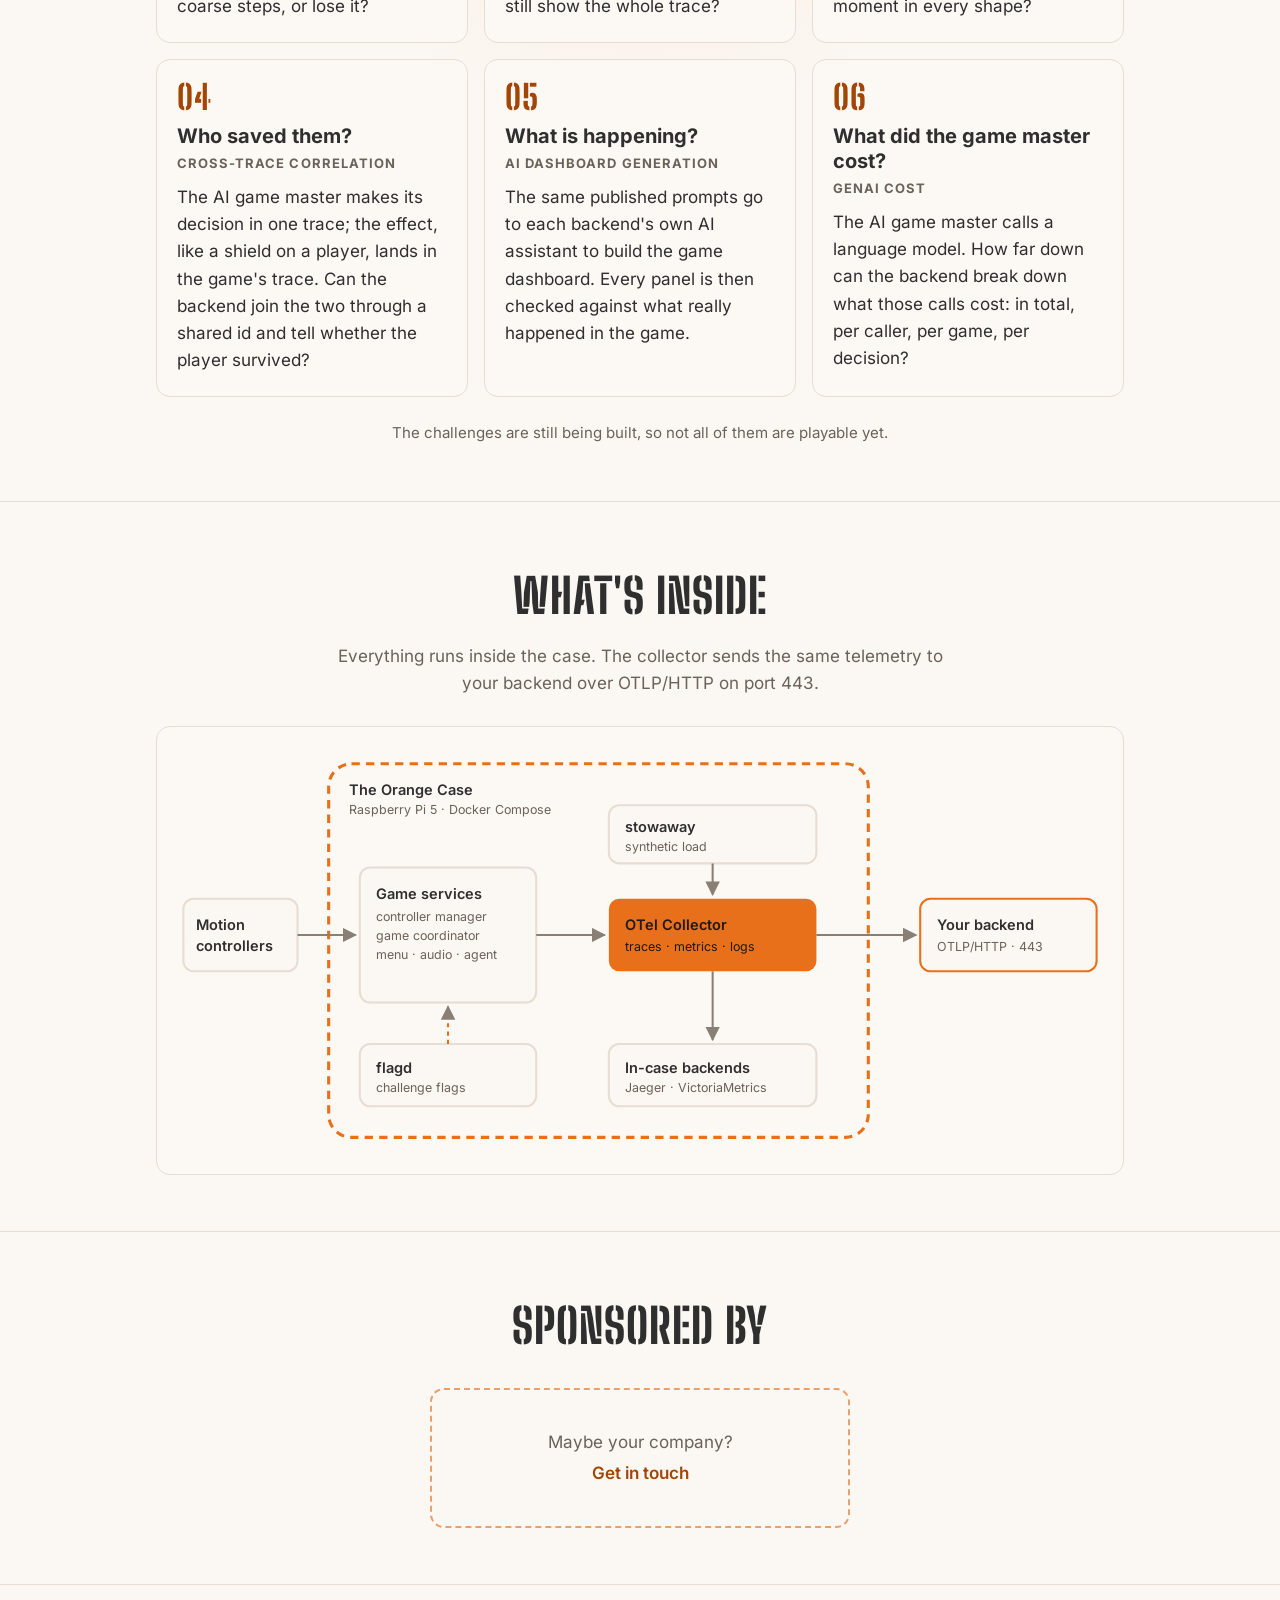
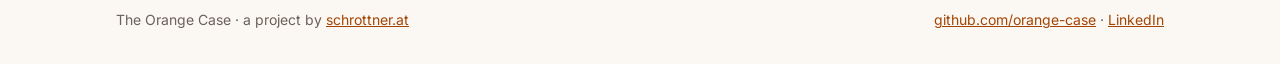
==== commit 86c870c2: "feat: add a sponsor placeholder An empty "Sponsored by" slot that links to hello@orangeca.se.  Co-Au" ====
--- a/index.html
+++ b/index.html
@@ -8,13 +8,13 @@
   <meta property="og:title" content="The Orange Case">
   <meta property="og:description" content="Same game. Same telemetry. Same chaos. Only the backend changes. Barcelona, 2027.">
   <meta property="og:type" content="website">
-  <meta property="og:url" content="https://orange-case.github.io/">
-  <meta property="og:image" content="https://orange-case.github.io/assets/social-card.png">
+  <meta property="og:url" content="https://orangeca.se/">
+  <meta property="og:image" content="https://orangeca.se/assets/social-card.png">
   <meta property="og:image:width" content="1200">
   <meta property="og:image:height" content="630">
   <meta property="og:image:alt" content="An orange hard-shell suitcase next to the words The Orange Case">
   <meta name="twitter:card" content="summary_large_image">
-  <link rel="canonical" href="https://orange-case.github.io/">
+  <link rel="canonical" href="https://orangeca.se/">
   <link rel="icon" href="assets/favicon.svg" type="image/svg+xml">
   <link rel="preload" href="assets/fonts/inter-latin.woff2" as="font" type="font/woff2" crossorigin>
   <link rel="preload" href="assets/fonts/big-shoulders-stencil-display-800-latin.woff2" as="font" type="font/woff2" crossorigin>
@@ -153,6 +153,16 @@
   </div>
 </section>
 
+<section id="sponsors">
+  <div class="wrap">
+    <h2 class="stencil">Sponsored by</h2>
+    <a class="sponsor-slot" href="mailto:hello@orangeca.se?subject=Sponsoring%20The%20Orange%20Case">
+      <span>Maybe your company?</span>
+      <span class="sponsor-cta">Get in touch</span>
+    </a>
+  </div>
+</section>
+
 <footer>
   <div class="wrap">
     <span>The Orange Case · a project by <a href="https://schrottner.at">schrottner.at</a></span>
--- a/assets/style.css
+++ b/assets/style.css
@@ -123,5 +123,9 @@
 .diagram .arrow { stroke: #8a7f75; stroke-width: 2; fill: none; marker-end: url(#arr); }
 .diagram .flag { stroke: var(--orange); stroke-dasharray: 4 4; }
 
+.sponsor-slot { display: flex; flex-direction: column; align-items: center; justify-content: center; gap: 4px; max-width: 420px; min-height: 140px; margin: 24px auto 0; padding: 24px 16px; border: 2px dashed color-mix(in srgb, var(--orange) 55%, var(--line)); border-radius: 14px; color: var(--muted); text-align: center; text-decoration: none; }
+.sponsor-slot:hover, .sponsor-slot:focus-visible { border-color: var(--orange); }
+.sponsor-cta { color: var(--orange-text); font-weight: 600; }
+
 footer { padding: 24px 0 32px; border-top: 1px solid var(--line); color: var(--muted); font-size: 14px; }
 footer .wrap { max-width: 1080px; display: flex; flex-wrap: wrap; gap: 12px; justify-content: space-between; }
